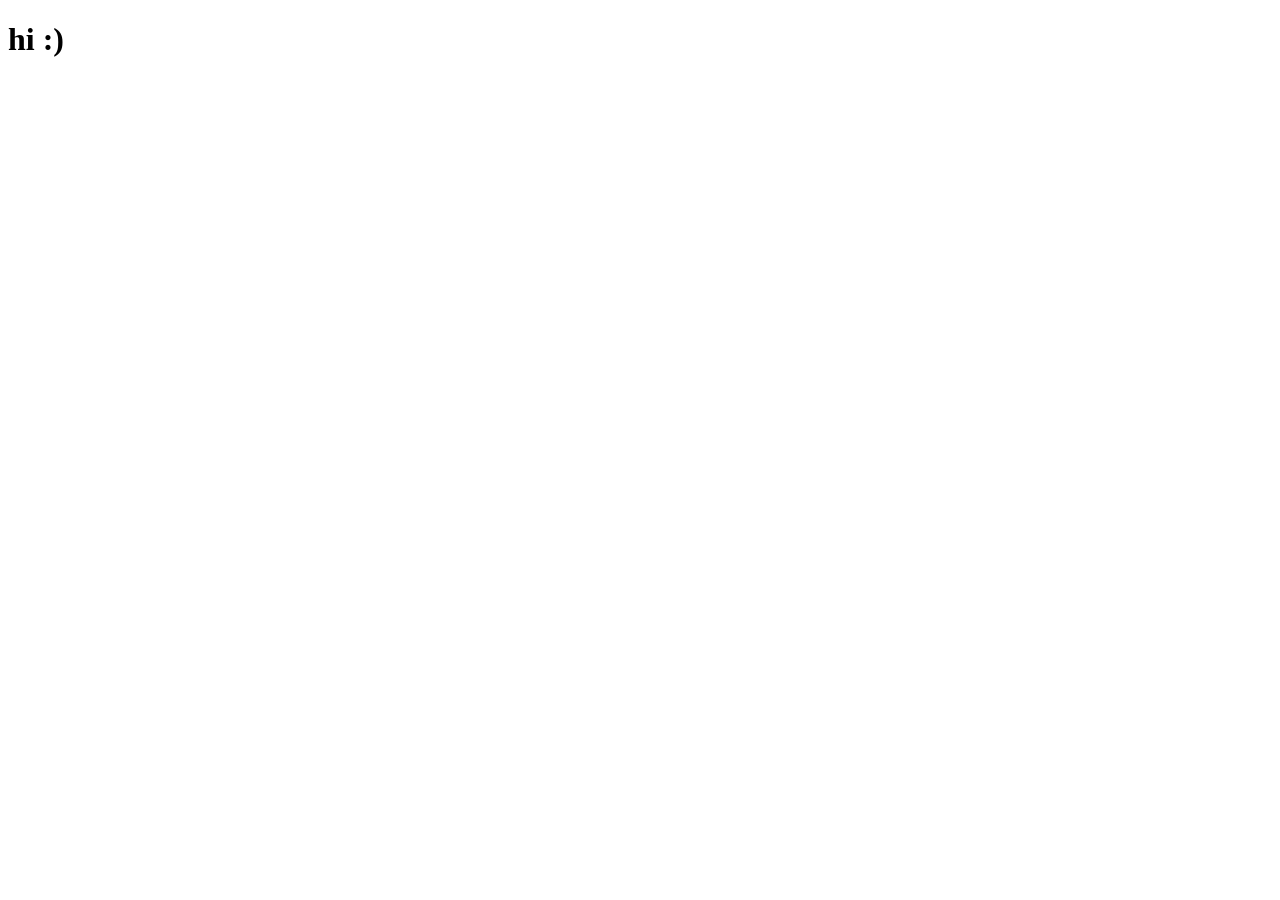
==== index.html @ 57ad2a8f "Create index.html" ====
<!DOCTYPE html>
<html lang="en">
<head>
    <meta charset="UTF-8">
    <meta name="viewport" content="width=device-width, initial-scale=1.0">
    <title>X</title>
</head>
<body>
    <h1>hi :)</h1>
</body>
</html>
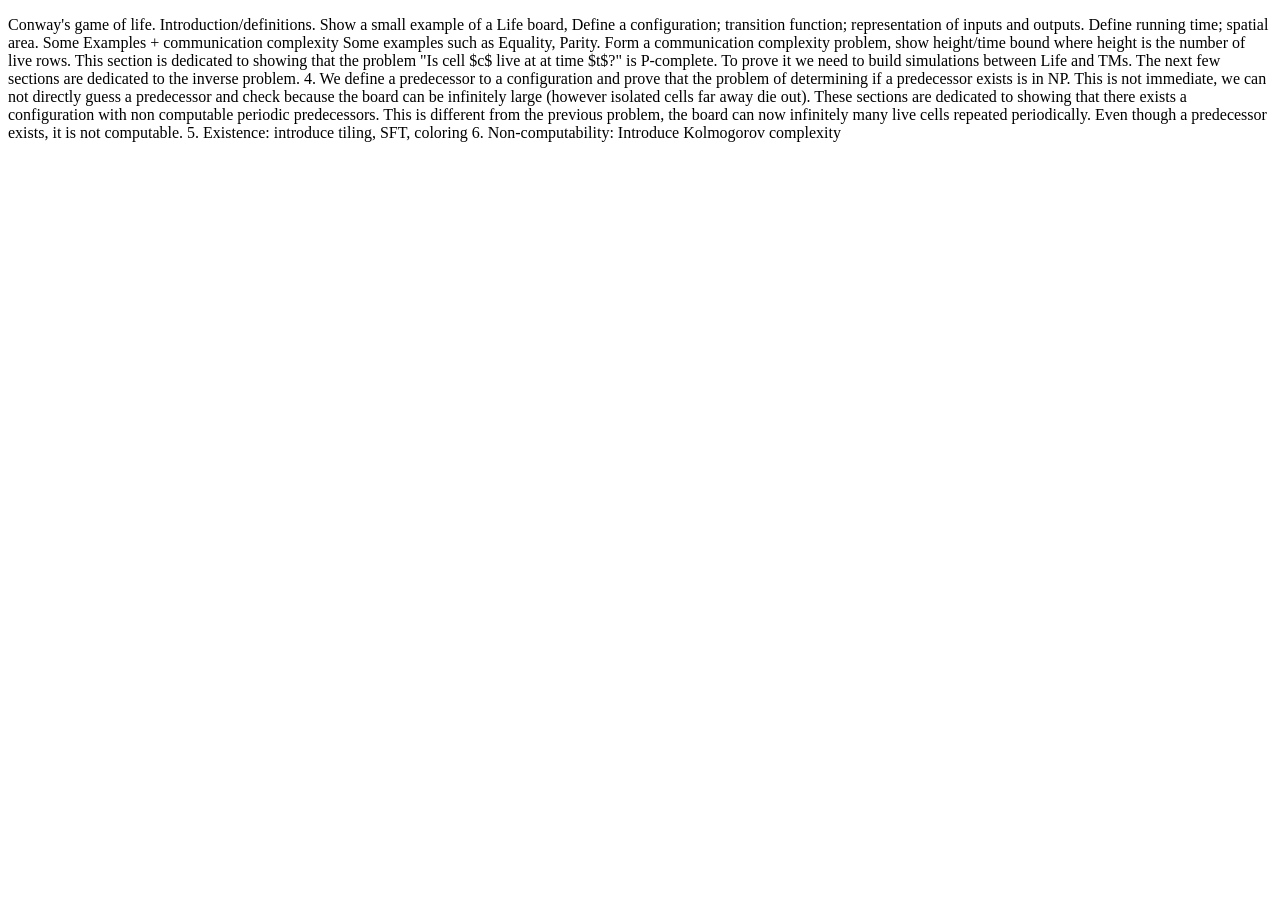
==== commit 11ad4685: "Update index.html" ====
--- a/index.html
+++ b/index.html
@@ -6,6 +6,27 @@
     <title>X</title>
 </head>
 <body>
-    <h1>hi :)</h1>
+    <p>
+Conway's game of life. 
+
+
+Introduction/definitions. 
+Show a small example of a Life board, 
+Define a configuration; transition function; representation of inputs and outputs. 
+Define running time; spatial area. 
+
+
+Some Examples + communication complexity
+Some examples such as Equality, Parity. Form a communication complexity problem, show height/time bound where height is the number of live rows. 
+
+
+This section is dedicated to showing that the problem "Is cell $c$ live at at time $t$?" is P-complete. To prove it we need to build simulations between Life and TMs. 
+
+
+The next few sections are dedicated to the inverse problem. 
+4. We define a predecessor to a configuration and prove that the problem of determining if a predecessor exists is in NP. This is not immediate, we can not directly guess a predecessor and check because the board can be infinitely large (however isolated cells far away die out).
+These sections are dedicated to showing that there exists a configuration with non computable periodic predecessors. This is different from the previous problem, the board can now infinitely many live cells repeated periodically. Even though a predecessor exists, it is not computable. 
+5. Existence: introduce tiling, SFT, coloring 
+6. Non-computability: Introduce Kolmogorov complexity</p>
 </body>
 </html>
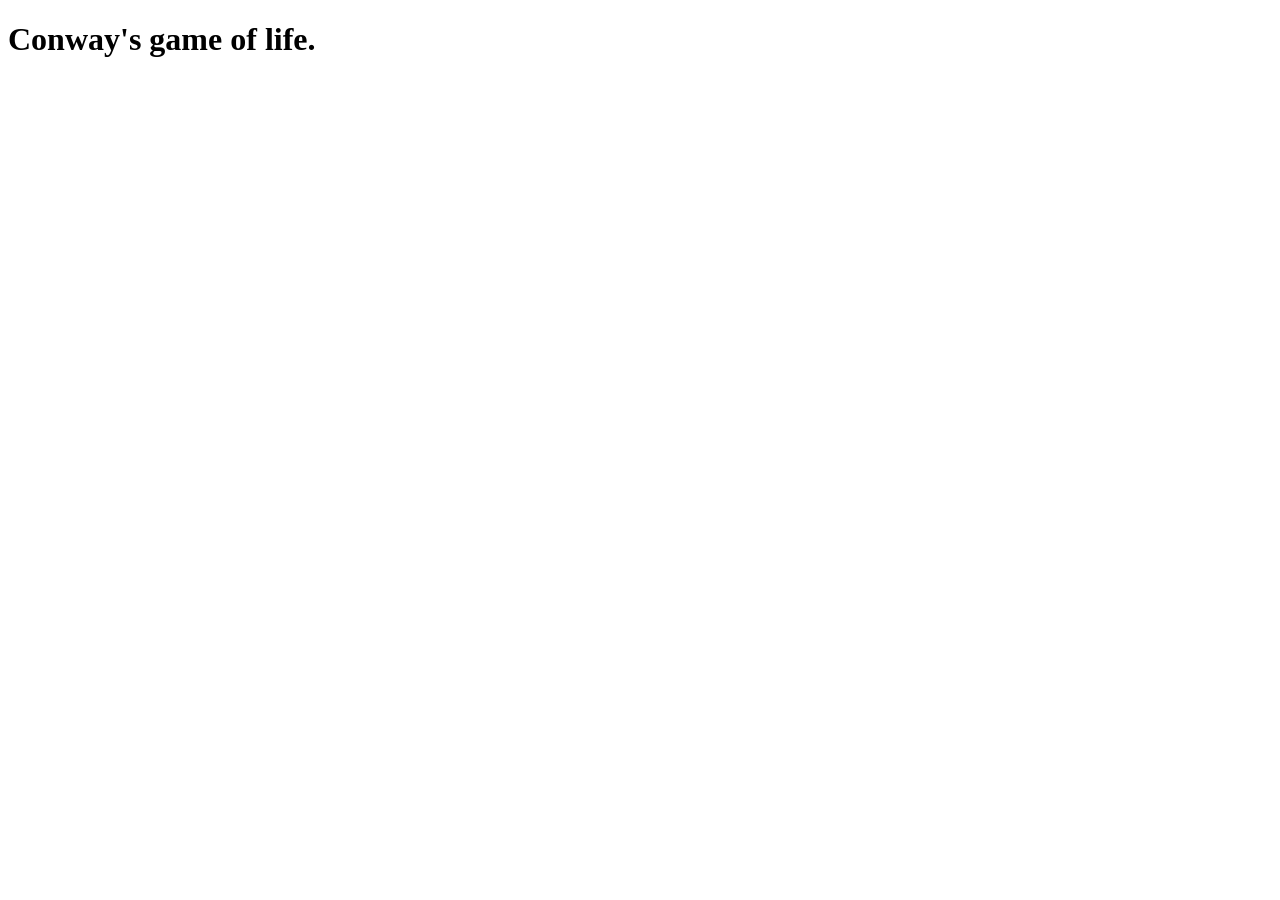
==== commit 5a3eda24: "Update index.html" ====
--- a/index.html
+++ b/index.html
@@ -6,27 +6,6 @@
     <title>X</title>
 </head>
 <body>
-    <p>
-Conway's game of life. 
-
-
-Introduction/definitions. 
-Show a small example of a Life board, 
-Define a configuration; transition function; representation of inputs and outputs. 
-Define running time; spatial area. 
-
-
-Some Examples + communication complexity
-Some examples such as Equality, Parity. Form a communication complexity problem, show height/time bound where height is the number of live rows. 
-
-
-This section is dedicated to showing that the problem "Is cell $c$ live at at time $t$?" is P-complete. To prove it we need to build simulations between Life and TMs. 
-
-
-The next few sections are dedicated to the inverse problem. 
-4. We define a predecessor to a configuration and prove that the problem of determining if a predecessor exists is in NP. This is not immediate, we can not directly guess a predecessor and check because the board can be infinitely large (however isolated cells far away die out).
-These sections are dedicated to showing that there exists a configuration with non computable periodic predecessors. This is different from the previous problem, the board can now infinitely many live cells repeated periodically. Even though a predecessor exists, it is not computable. 
-5. Existence: introduce tiling, SFT, coloring 
-6. Non-computability: Introduce Kolmogorov complexity</p>
+<h1>Conway's game of life. <h1>
 </body>
 </html>
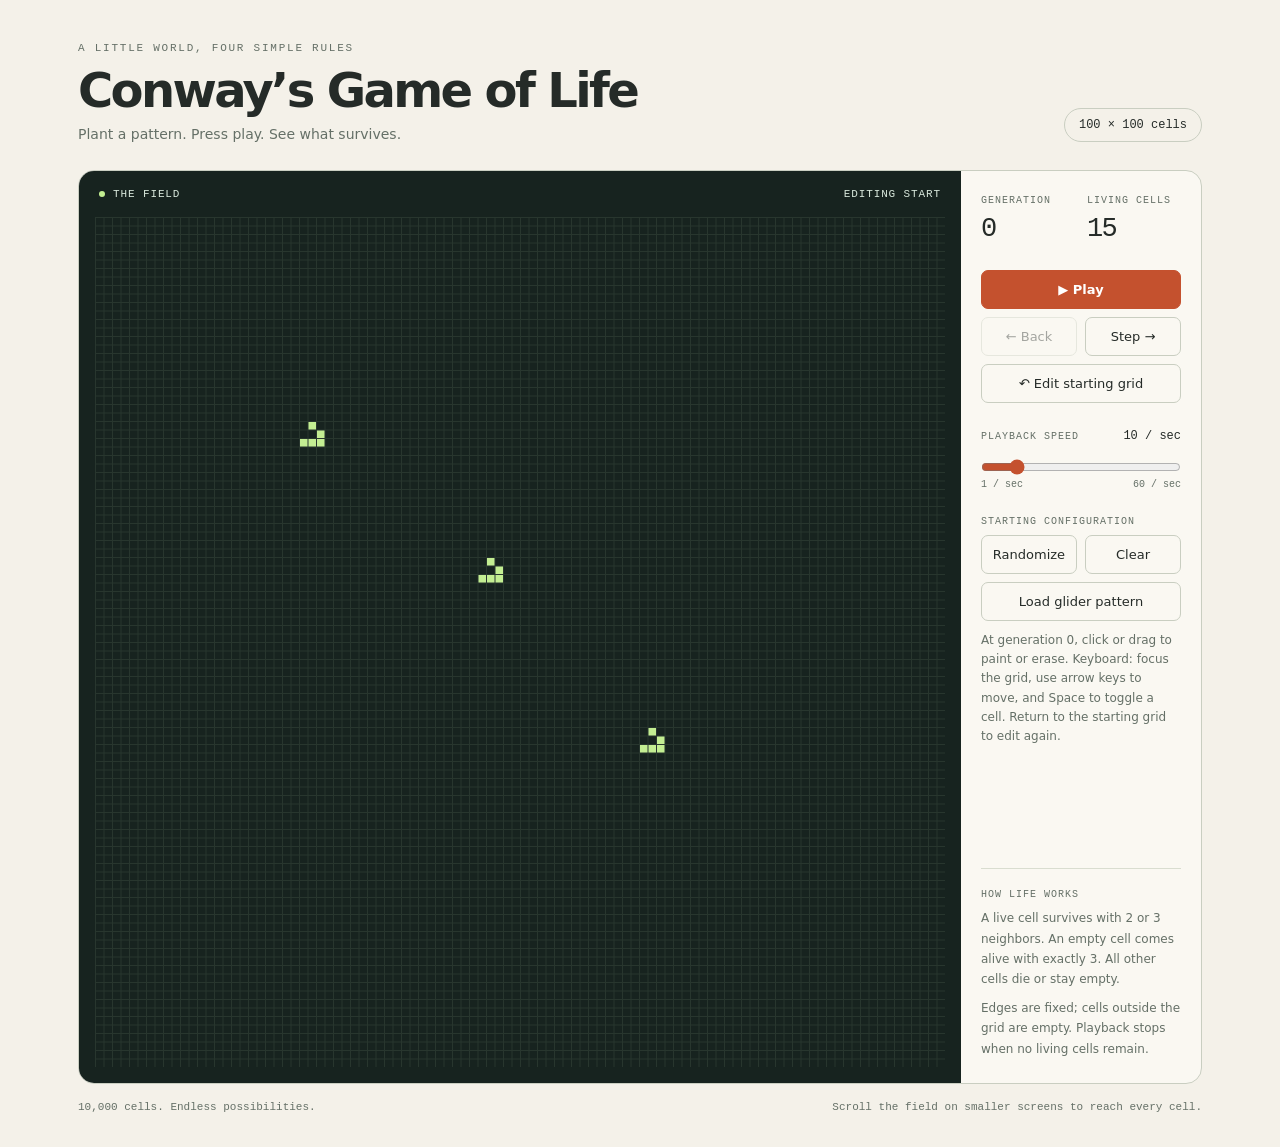
==== commit 87ca7e35: "Life simulation" ====
--- a/index.html
+++ b/index.html
@@ -1,11 +1,256 @@
 <!DOCTYPE html>
 <html lang="en">
 <head>
-    <meta charset="UTF-8">
-    <meta name="viewport" content="width=device-width, initial-scale=1.0">
-    <title>X</title>
+  <meta charset="UTF-8">
+  <meta name="viewport" content="width=device-width, initial-scale=1.0">
+  <meta name="theme-color" content="#f4f1e9">
+  <title>Conway’s Game of Life</title>
+  <style>
+    :root { color-scheme: light; font-family: system-ui, -apple-system, sans-serif; color: #252b28; background: #f4f1e9; }
+    * { box-sizing: border-box; }
+    body { margin: 0; }
+    main { max-width: 1180px; margin: auto; padding: 42px 28px 28px; }
+    header { display: flex; justify-content: space-between; align-items: end; gap: 24px; margin-bottom: 28px; }
+    .eyebrow { font: 11px ui-monospace, monospace; letter-spacing: .16em; text-transform: uppercase; color: #657067; }
+    h1 { font-size: clamp(30px, 5vw, 48px); letter-spacing: -.055em; font-weight: 600; margin: 8px 0; }
+    .intro { color: #657067; margin: 0; font-size: 14px; }
+    .badge { white-space: nowrap; border: 1px solid #c9cec1; border-radius: 30px; padding: 9px 14px; font: 12px ui-monospace, monospace; }
+    .workspace { display: grid; grid-template-columns: minmax(0, 1fr) 240px; border: 1px solid #c9cec1; border-radius: 16px; overflow: hidden; background: #faf8f2; }
+    .board-section { min-width: 0; background: #17231f; }
+    .board-heading { display: flex; justify-content: space-between; align-items: center; padding: 17px 20px; color: #d9e8dc; font: 11px ui-monospace, monospace; letter-spacing: .08em; }
+    .live-dot { display: inline-block; width: 6px; height: 6px; margin-right: 8px; border-radius: 50%; background: #c3ee92; }
+    .grid-scroll { overflow: auto; padding: 0 16px 16px; }
+    canvas { display: block; width: 100%; min-width: 600px; aspect-ratio: 1; background: #17231f; touch-action: none; cursor: crosshair; }
+    canvas:focus-visible { outline: 2px solid #f2ad75; outline-offset: 3px; }
+    aside { padding: 24px 20px; display: flex; flex-direction: column; gap: 26px; }
+    .stats { display: grid; grid-template-columns: 1fr 1fr; gap: 12px; }
+    .stat-label, .section-label { display: block; font: 10px ui-monospace, monospace; text-transform: uppercase; letter-spacing: .1em; color: #657067; }
+    .stat-value { display: block; margin-top: 8px; font: 27px ui-monospace, monospace; letter-spacing: -.06em; }
+    button { font: inherit; font-size: 13px; border: 1px solid #c9cec1; border-radius: 7px; background: transparent; color: #252b28; padding: 11px 10px; cursor: pointer; transition: background .15s; }
+    button:hover:not(:disabled) { background: #e7e9de; }
+    button:focus-visible, input:focus-visible { outline: 2px solid #ae4b2a; outline-offset: 3px; }
+    button:disabled { opacity: .4; cursor: not-allowed; }
+    .primary { width: 100%; background: #c4512e; border-color: #c4512e; color: white; font-weight: 600; }
+    .primary:hover:not(:disabled) { background: #ab4324; }
+    .pair { display: grid; grid-template-columns: 1fr 1fr; gap: 8px; margin-top: 8px; }
+    .wide { width: 100%; margin-top: 8px; }
+    .speed-label { display: flex; justify-content: space-between; align-items: center; }
+    output { font: 12px ui-monospace, monospace; }
+    input[type="range"] { width: 100%; margin: 16px 0 4px; accent-color: #c4512e; cursor: pointer; }
+    .range-ends { display: flex; justify-content: space-between; color: #657067; font: 10px ui-monospace, monospace; }
+    .hint { color: #657067; font-size: 12px; line-height: 1.6; margin: 10px 0 0; }
+    .rule { border-top: 1px solid #d9ddd0; padding-top: 20px; margin-top: auto; }
+    .rule p { font-size: 12px; line-height: 1.7; margin: 8px 0 0; color: #657067; }
+    footer { display: flex; justify-content: space-between; gap: 16px; margin-top: 15px; font: 11px ui-monospace, monospace; color: #657067; line-height: 1.6; }
+    @media (max-width: 850px) { main { padding: 24px 16px; } .workspace { grid-template-columns: 1fr; } aside { display: grid; grid-template-columns: 1fr 1fr; } .rule { margin-top: 0; } }
+    @media (max-width: 480px) { header { align-items: start; } .badge { display: none; } aside { grid-template-columns: 1fr; gap: 20px; } footer { flex-direction: column; gap: 4px; } }
+  </style>
 </head>
 <body>
-<h1>Conway's game of life. <h1>
+  <main>
+    <header>
+      <div><div class="eyebrow">A little world, four simple rules</div><h1>Conway’s Game of Life</h1><p class="intro">Plant a pattern. Press play. See what survives.</p></div>
+      <div class="badge">100 × 100 cells</div>
+    </header>
+    <div class="workspace">
+      <section class="board-section" aria-label="Simulation grid">
+        <div class="board-heading"><span><span class="live-dot"></span>THE FIELD</span><span id="status" role="status">EDITING START</span></div>
+        <div class="grid-scroll"><canvas id="grid" width="900" height="900" tabindex="0" aria-label="100 by 100 Game of Life grid" aria-describedby="grid-help">Your browser needs canvas support to display the grid.</canvas></div>
+      </section>
+      <aside aria-label="Simulation controls">
+        <div class="stats">
+          <div><span class="stat-label">Generation</span><span class="stat-value" id="generation">0</span></div>
+          <div><span class="stat-label">Living cells</span><span class="stat-value" id="population">0</span></div>
+        </div>
+        <div>
+          <button id="play" class="primary">▶ Play</button>
+          <div class="pair"><button id="back" disabled>← Back</button><button id="step">Step →</button></div>
+          <button id="reset" class="wide">↶ Edit starting grid</button>
+        </div>
+        <div>
+          <div class="speed-label"><label for="speed" class="section-label">Playback speed</label><output id="speed-value" for="speed">10 / sec</output></div>
+          <input id="speed" type="range" min="1" max="60" value="10" aria-label="Generations per second">
+          <div class="range-ends"><span>1 / sec</span><span>60 / sec</span></div>
+        </div>
+        <div>
+          <span class="section-label">Starting configuration</span>
+          <div class="pair"><button id="random">Randomize</button><button id="clear">Clear</button></div>
+          <button id="seed" class="wide">Load glider pattern</button>
+          <p class="hint" id="grid-help">At generation 0, click or drag to paint or erase. Keyboard: focus the grid, use arrow keys to move, and Space to toggle a cell. Return to the starting grid to edit again.</p>
+        </div>
+        <div class="rule"><span class="section-label">How life works</span><p>A live cell survives with 2 or 3 neighbors. An empty cell comes alive with exactly 3. All other cells die or stay empty.</p><p>Edges are fixed; cells outside the grid are empty. Playback stops when no living cells remain.</p></div>
+      </aside>
+    </div>
+    <footer><span>10,000 cells. Endless possibilities.</span><span>Scroll the field on smaller screens to reach every cell.</span></footer>
+  </main>
+  <script>
+    'use strict';
+    const SIZE = 100;
+    const CELL = 9;
+    const canvas = document.getElementById('grid');
+    const ctx = canvas.getContext('2d');
+    const ui = Object.fromEntries(['status', 'generation', 'population', 'play', 'back', 'step', 'reset', 'speed', 'speed-value', 'random', 'clear', 'seed'].map(id => [id, document.getElementById(id)]));
+    let cells = new Uint8Array(SIZE * SIZE);
+    let history = [];
+    let generation = 0;
+    let population = 0;
+    let running = false;
+    let timer = null;
+    let stroke = null;
+    let keyboardCell = { x: 50, y: 50 };
+    let showKeyboardCell = false;
+
+    // Store one bit per cell so stepping backward retains every generation compactly.
+    function pack(board) {
+      const snapshot = new Uint8Array(Math.ceil(board.length / 8));
+      for (let i = 0; i < board.length; i++) snapshot[i >> 3] |= board[i] << (i & 7);
+      return snapshot;
+    }
+    function unpack(snapshot) {
+      return Uint8Array.from({ length: SIZE * SIZE }, (_, i) => (snapshot[i >> 3] >> (i & 7)) & 1);
+    }
+    function evolve(board) {
+      const next = new Uint8Array(board.length);
+      for (let y = 0; y < SIZE; y++) {
+        for (let x = 0; x < SIZE; x++) {
+          let neighbors = 0;
+          for (let dy = -1; dy <= 1; dy++) {
+            for (let dx = -1; dx <= 1; dx++) {
+              const nx = x + dx, ny = y + dy;
+              if ((dx || dy) && nx >= 0 && nx < SIZE && ny >= 0 && ny < SIZE) neighbors += board[ny * SIZE + nx];
+            }
+          }
+          const i = y * SIZE + x;
+          next[i] = Number(neighbors === 3 || (board[i] && neighbors === 2));
+        }
+      }
+      return next;
+    }
+    function draw() {
+      ctx.fillStyle = '#17231f';
+      ctx.fillRect(0, 0, canvas.width, canvas.height);
+      ctx.strokeStyle = '#28362e';
+      ctx.lineWidth = 1;
+      ctx.beginPath();
+      for (let i = 0; i <= SIZE; i++) {
+        ctx.moveTo(i * CELL + .5, 0); ctx.lineTo(i * CELL + .5, canvas.height);
+        ctx.moveTo(0, i * CELL + .5); ctx.lineTo(canvas.width, i * CELL + .5);
+      }
+      ctx.stroke();
+      ctx.fillStyle = '#c3ee92';
+      for (let i = 0; i < cells.length; i++) if (cells[i]) ctx.fillRect((i % SIZE) * CELL + 1, Math.floor(i / SIZE) * CELL + 1, CELL - 1, CELL - 1);
+      if (showKeyboardCell && generation === 0 && !running) {
+        ctx.strokeStyle = '#ffb787'; ctx.lineWidth = 2;
+        ctx.strokeRect(keyboardCell.x * CELL + 1, keyboardCell.y * CELL + 1, CELL - 2, CELL - 2);
+      }
+    }
+    function render() {
+      population = cells.reduce((sum, cell) => sum + cell, 0);
+      ui.generation.textContent = generation.toLocaleString();
+      ui.population.textContent = population.toLocaleString();
+      ui.status.textContent = population === 0 ? (generation === 0 ? 'EMPTY · DRAW TO BEGIN' : 'ALL CELLS DIED') : running ? 'RUNNING' : generation === 0 ? 'EDITING START' : 'PAUSED';
+      ui.play.textContent = running ? 'Ⅱ Pause' : '▶ Play';
+      ui.play.disabled = population === 0;
+      ui.back.disabled = generation === 0;
+      ui.step.disabled = population === 0;
+      for (const id of ['random', 'clear', 'seed']) ui[id].disabled = generation !== 0 || running;
+      canvas.style.cursor = generation === 0 && !running ? 'crosshair' : 'default';
+      draw();
+    }
+    function pause() {
+      running = false;
+      clearTimeout(timer);
+      timer = null;
+    }
+    function forward() {
+      if (population === 0) return;
+      if (generation + 1 < history.length) cells = unpack(history[generation + 1]);
+      else { cells = evolve(cells); history.push(pack(cells)); }
+      generation++;
+      if (!cells.some(Boolean)) pause();
+      render();
+    }
+    function schedule() {
+      clearTimeout(timer);
+      if (running) timer = setTimeout(() => { forward(); schedule(); }, 1000 / Number(ui.speed.value));
+    }
+    function saveStart() {
+      history = [pack(cells)];
+      render();
+    }
+    function loadSeed() {
+      cells.fill(0);
+      const glider = [[1, 0], [2, 1], [0, 2], [1, 2], [2, 2]];
+      for (const [ox, oy] of [[24, 24], [45, 40], [64, 60]]) {
+        for (const [x, y] of glider) cells[(oy + y) * SIZE + ox + x] = 1;
+      }
+      saveStart();
+    }
+    ui.play.addEventListener('click', () => {
+      stroke = null;
+      if (running) pause();
+      else if (population > 0) { running = true; schedule(); }
+      render();
+    });
+    ui.step.addEventListener('click', () => { stroke = null; pause(); forward(); });
+    ui.back.addEventListener('click', () => {
+      stroke = null; pause();
+      if (generation > 0) cells = unpack(history[--generation]);
+      render();
+    });
+    ui.reset.addEventListener('click', () => {
+      stroke = null; pause(); generation = 0; cells = unpack(history[0]); saveStart();
+    });
+    ui.speed.addEventListener('input', () => {
+      ui['speed-value'].textContent = `${ui.speed.value} / sec`;
+      schedule();
+    });
+    ui.clear.addEventListener('click', () => { cells.fill(0); saveStart(); });
+    ui.random.addEventListener('click', () => { cells = Uint8Array.from(cells, () => Number(Math.random() < .2)); saveStart(); });
+    ui.seed.addEventListener('click', loadSeed);
+
+    function position(event) {
+      const rect = canvas.getBoundingClientRect();
+      return { x: Math.max(0, Math.min(SIZE - 1, Math.floor((event.clientX - rect.left) / rect.width * SIZE))), y: Math.max(0, Math.min(SIZE - 1, Math.floor((event.clientY - rect.top) / rect.height * SIZE))) };
+    }
+    function paintTo(point) {
+      // Interpolate fast pointer movements so strokes have no gaps.
+      const dx = point.x - stroke.x, dy = point.y - stroke.y;
+      const steps = Math.max(Math.abs(dx), Math.abs(dy), 1);
+      for (let i = 0; i <= steps; i++) {
+        const x = Math.round(stroke.x + dx * i / steps), y = Math.round(stroke.y + dy * i / steps);
+        cells[y * SIZE + x] = stroke.value;
+      }
+      stroke.x = point.x; stroke.y = point.y;
+      saveStart();
+    }
+    canvas.addEventListener('pointerdown', event => {
+      if (generation !== 0 || running || event.button !== 0 || stroke) return;
+      event.preventDefault(); canvas.focus({ preventScroll: true }); showKeyboardCell = false;
+      const point = position(event);
+      stroke = { ...point, value: 1 - cells[point.y * SIZE + point.x], pointerId: event.pointerId };
+      canvas.setPointerCapture(event.pointerId);
+      paintTo(point);
+    });
+    canvas.addEventListener('pointermove', event => {
+      if (stroke && stroke.pointerId === event.pointerId && generation === 0 && !running) paintTo(position(event));
+    });
+    for (const type of ['pointerup', 'pointercancel', 'lostpointercapture']) canvas.addEventListener(type, event => {
+      if (stroke?.pointerId === event.pointerId) stroke = null;
+    });
+    canvas.addEventListener('keydown', event => {
+      if (generation !== 0 || running || !['ArrowLeft', 'ArrowRight', 'ArrowUp', 'ArrowDown', ' '].includes(event.key)) return;
+      event.preventDefault(); showKeyboardCell = true;
+      if (event.key === 'ArrowLeft') keyboardCell.x = Math.max(0, keyboardCell.x - 1);
+      if (event.key === 'ArrowRight') keyboardCell.x = Math.min(SIZE - 1, keyboardCell.x + 1);
+      if (event.key === 'ArrowUp') keyboardCell.y = Math.max(0, keyboardCell.y - 1);
+      if (event.key === 'ArrowDown') keyboardCell.y = Math.min(SIZE - 1, keyboardCell.y + 1);
+      if (event.key === ' ') { const i = keyboardCell.y * SIZE + keyboardCell.x; cells[i] = 1 - cells[i]; saveStart(); }
+      canvas.setAttribute('aria-label', `100 by 100 Game of Life grid. Row ${keyboardCell.y + 1}, column ${keyboardCell.x + 1}, ${cells[keyboardCell.y * SIZE + keyboardCell.x] ? 'alive' : 'empty'}`);
+      draw();
+    });
+    canvas.addEventListener('blur', () => { showKeyboardCell = false; draw(); });
+    loadSeed();
+  </script>
 </body>
 </html>
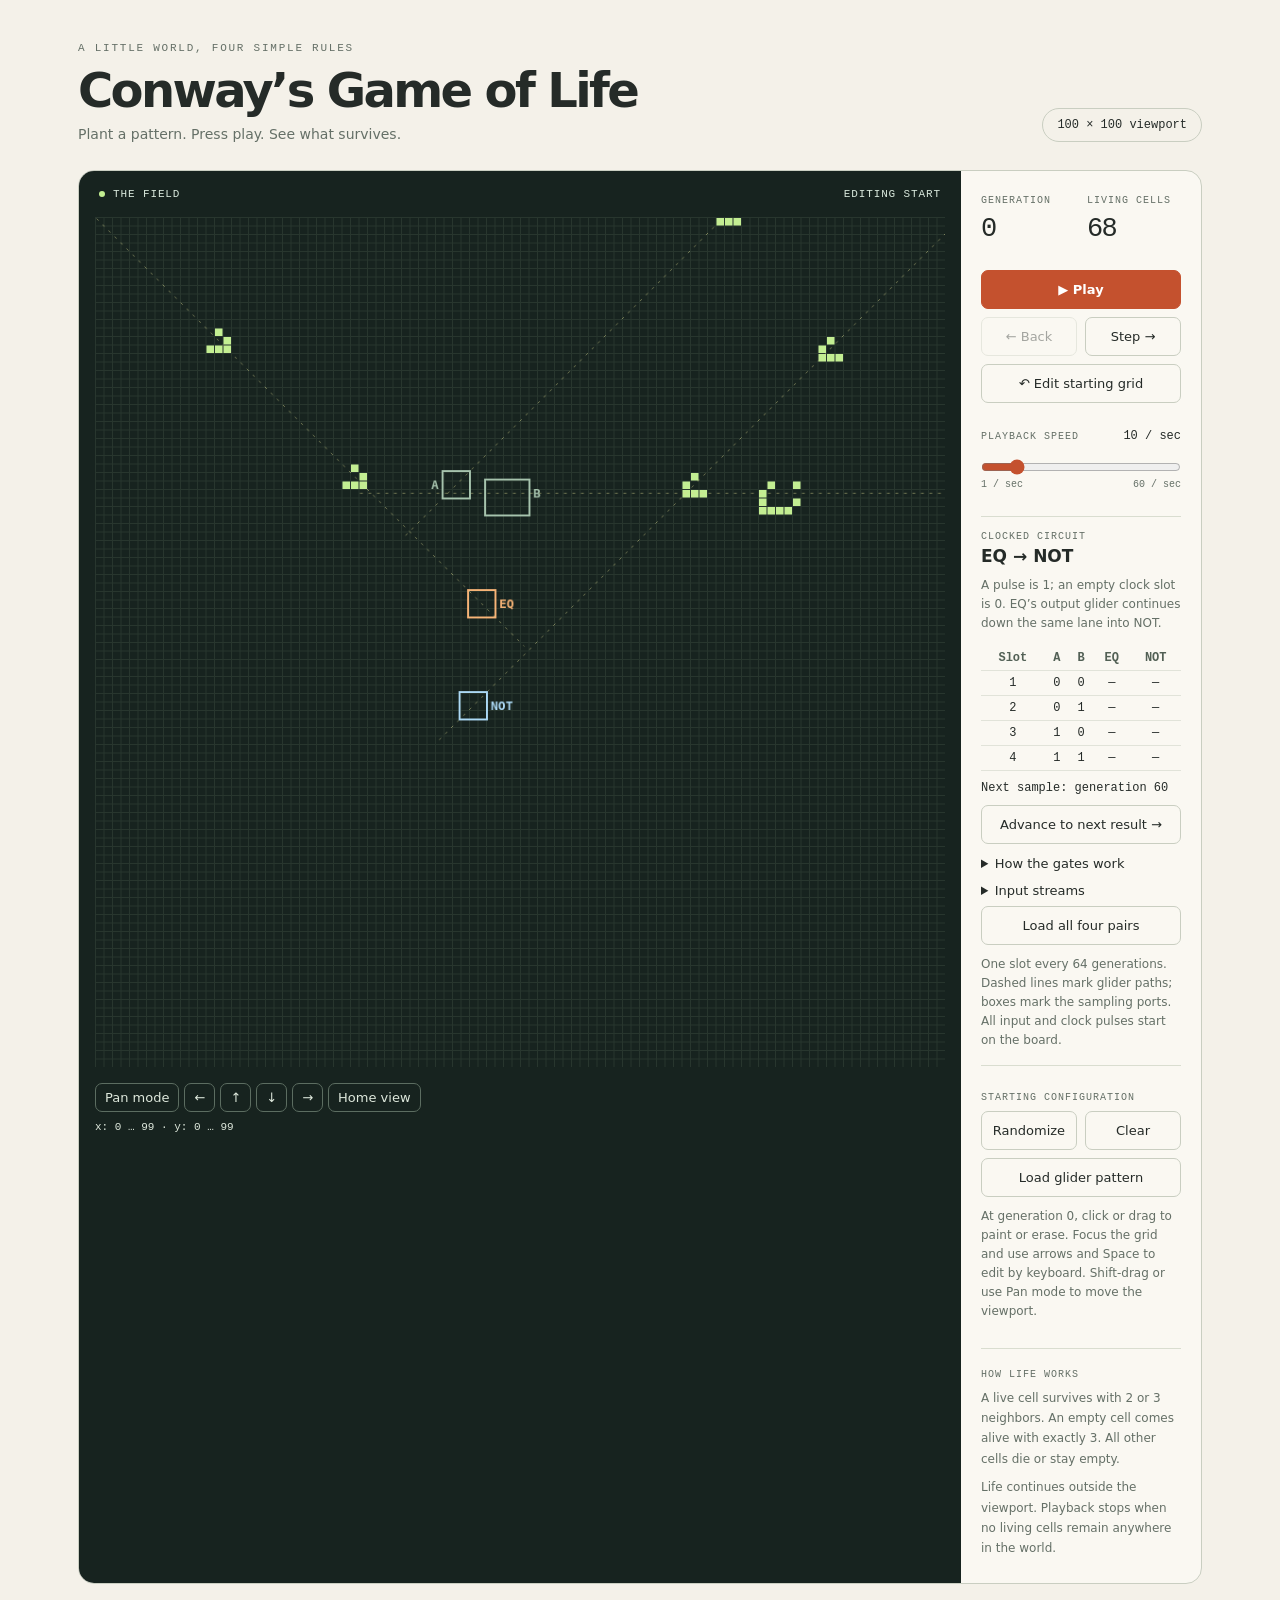
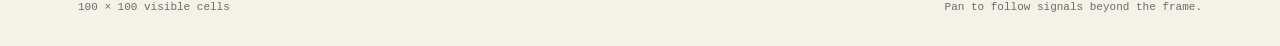
==== commit 45478c22: "." ====
--- a/index.html
+++ b/index.html
@@ -19,8 +19,12 @@
     .board-section { min-width: 0; background: #17231f; }
     .board-heading { display: flex; justify-content: space-between; align-items: center; padding: 17px 20px; color: #d9e8dc; font: 11px ui-monospace, monospace; letter-spacing: .08em; }
     .live-dot { display: inline-block; width: 6px; height: 6px; margin-right: 8px; border-radius: 50%; background: #c3ee92; }
-    .grid-scroll { overflow: auto; padding: 0 16px 16px; }
-    canvas { display: block; width: 100%; min-width: 600px; aspect-ratio: 1; background: #17231f; touch-action: none; cursor: crosshair; }
+    .grid-scroll { padding: 0 16px 16px; }
+    canvas { display: block; width: 100%; aspect-ratio: 1; background: #17231f; touch-action: none; cursor: crosshair; }
+    .view-tools { display: flex; flex-wrap: wrap; align-items: center; gap: 5px; padding: 0 16px 16px; color: #dee8dc; }
+    .view-tools button { border-color: #5c6d61; color: inherit; padding: 6px 9px; }
+    .view-tools button:hover:not(:disabled), .view-tools button[aria-pressed="true"] { background: #35493b; }
+    #view-coords { flex-basis: 100%; margin-top: 4px; font: 11px ui-monospace, monospace; }
     canvas:focus-visible { outline: 2px solid #f2ad75; outline-offset: 3px; }
     aside { padding: 24px 20px; display: flex; flex-direction: column; gap: 26px; }
     .stats { display: grid; grid-template-columns: 1fr 1fr; gap: 12px; }
@@ -36,6 +40,17 @@
     .wide { width: 100%; margin-top: 8px; }
     .speed-label { display: flex; justify-content: space-between; align-items: center; }
     output { font: 12px ui-monospace, monospace; }
+    .trace { border-block: 1px solid #d9ddd0; padding-block: 14px; }
+    .trace h2 { font-size: 17px; margin: 4px 0; }
+    .trace table { width: 100%; border-collapse: collapse; font: 12px ui-monospace, monospace; font-variant-numeric: tabular-nums; margin-top: 12px; text-align: center; }
+    .trace td, .trace th { padding: 5px 3px; border-bottom: 1px solid #e1e3d9; }
+    .trace th { color: #526055; }
+    .trace td[data-bit="1"] { background: #dcebc9; color: #244725; font-weight: bold; }
+    .trace td[data-bit="0"] { color: #455341; background: #eeeee7; }
+    .trace summary { cursor: pointer; margin-top: 12px; font-size: 13px; }
+    .trace input { font: 13px ui-monospace, monospace; width: 100%; border: 1px solid #c9cec1; border-radius: 4px; padding: 6px; }
+    .trace label { font-size: 12px; }
+    #circuit-status { display: block; line-height: 1.5; margin-top: 8px; }
     input[type="range"] { width: 100%; margin: 16px 0 4px; accent-color: #c4512e; cursor: pointer; }
     .range-ends { display: flex; justify-content: space-between; color: #657067; font: 10px ui-monospace, monospace; }
     .hint { color: #657067; font-size: 12px; line-height: 1.6; margin: 10px 0 0; }
@@ -50,12 +65,18 @@
   <main>
     <header>
       <div><div class="eyebrow">A little world, four simple rules</div><h1>Conway’s Game of Life</h1><p class="intro">Plant a pattern. Press play. See what survives.</p></div>
-      <div class="badge">100 × 100 cells</div>
+      <div class="badge">100 × 100 viewport</div>
     </header>
     <div class="workspace">
       <section class="board-section" aria-label="Simulation grid">
         <div class="board-heading"><span><span class="live-dot"></span>THE FIELD</span><span id="status" role="status">EDITING START</span></div>
         <div class="grid-scroll"><canvas id="grid" width="900" height="900" tabindex="0" aria-label="100 by 100 Game of Life grid" aria-describedby="grid-help">Your browser needs canvas support to display the grid.</canvas></div>
+        <div class="view-tools" role="group" aria-label="Viewport navigation">
+          <button id="pan-mode" aria-pressed="false">Pan mode</button>
+          <button id="view-left" aria-label="Pan left">←</button><button id="view-up" aria-label="Pan up">↑</button>
+          <button id="view-down" aria-label="Pan down">↓</button><button id="view-right" aria-label="Pan right">→</button>
+          <button id="view-home">Home view</button><span id="view-coords"></span>
+        </div>
       </section>
       <aside aria-label="Simulation controls">
         <div class="stats">
@@ -73,58 +94,146 @@
           <div class="range-ends"><span>1 / sec</span><span>60 / sec</span></div>
         </div>
         <div>
+          <div class="trace">
+            <span class="section-label">Clocked circuit</span>
+            <h2>EQ → NOT</h2>
+            <p class="hint">A pulse is 1; an empty clock slot is 0. EQ’s output glider continues down the same lane into NOT.</p>
+            <table aria-label="Four clock slots: input bits and observed output bits">
+              <thead><tr><th>Slot</th><th>A</th><th>B</th><th>EQ</th><th>NOT</th></tr></thead>
+              <tbody id="trace-rows"></tbody>
+            </table>
+            <output id="circuit-status" aria-live="polite"></output>
+            <button id="next-slot" class="wide">Advance to next result →</button>
+            <details><summary>How the gates work</summary>
+              <p class="hint">A = 1 sends a glider; B = 1 sends a lightweight spaceship. Either alone knocks out an EQ clock pulse. With both present, the inputs collide with each other and the pulse gets through. With neither present, it passes freely.</p>
+              <p class="hint">At NOT, any surviving EQ pulse collides with a second clock pulse. If EQ was empty, that clock pulse continues to the blue NOT port.</p>
+            </details>
+            <details><summary>Input streams</summary>
+              <form id="circuit-form">
+                <div class="pair">
+                  <label>A <input id="stream-a" value="0011" required pattern="[01]{4}" maxlength="4" title="Four bits, each 0 or 1" spellcheck="false"></label>
+                  <label>B <input id="stream-b" value="0101" required pattern="[01]{4}" maxlength="4" title="Four bits, each 0 or 1" spellcheck="false"></label>
+                </div>
+                <button type="submit" class="wide">Load pulse trains</button>
+              </form>
+            </details>
+            <button id="load-circuit" class="wide">Load all four pairs</button>
+            <p class="hint" id="circuit-timing"></p>
+          </div>
+        </div>
+        <div>
           <span class="section-label">Starting configuration</span>
           <div class="pair"><button id="random">Randomize</button><button id="clear">Clear</button></div>
           <button id="seed" class="wide">Load glider pattern</button>
-          <p class="hint" id="grid-help">At generation 0, click or drag to paint or erase. Keyboard: focus the grid, use arrow keys to move, and Space to toggle a cell. Return to the starting grid to edit again.</p>
+          <p class="hint" id="grid-help">At generation 0, click or drag to paint or erase. Focus the grid and use arrows and Space to edit by keyboard. Shift-drag or use Pan mode to move the viewport.</p>
         </div>
-        <div class="rule"><span class="section-label">How life works</span><p>A live cell survives with 2 or 3 neighbors. An empty cell comes alive with exactly 3. All other cells die or stay empty.</p><p>Edges are fixed; cells outside the grid are empty. Playback stops when no living cells remain.</p></div>
+        <div class="rule"><span class="section-label">How life works</span><p>A live cell survives with 2 or 3 neighbors. An empty cell comes alive with exactly 3. All other cells die or stay empty.</p><p>Life continues outside the viewport. Playback stops when no living cells remain anywhere in the world.</p></div>
       </aside>
     </div>
-    <footer><span>10,000 cells. Endless possibilities.</span><span>Scroll the field on smaller screens to reach every cell.</span></footer>
+    <footer><span>100 × 100 visible cells</span><span>Pan to follow signals beyond the frame.</span></footer>
   </main>
+  <script id="life-core">
+    'use strict';
+    const cellKey = (x, y) => x + ',' + y;
+    function evolve(board) {
+      const counts = new Map();
+      for (const key of board) {
+        const [x, y] = key.split(',').map(Number);
+        for (let dy = -1; dy <= 1; dy++) for (let dx = -1; dx <= 1; dx++) {
+          if (dx || dy) {
+            const neighbor = cellKey(x + dx, y + dy);
+            counts.set(neighbor, (counts.get(neighbor) || 0) + 1);
+          }
+        }
+      }
+      const next = new Set();
+      for (const [key, n] of counts) if (n === 3 || (n === 2 && board.has(key))) next.add(key);
+      return next;
+    }
+  </script>
+  <script id="clocked-eq">
+    // A lane specifies the carrier at slot 0 and its displacement per four Life
+    // generations. Later slots start farther upstream, all at generation zero.
+    const eqCircuit = (() => {
+      const period = 64;
+      const glider = [[0, -1], [1, 0], [-1, 1], [0, 1], [1, 1]];
+      const lwss = [[-1, -1], [2, -1], [-2, 0], [-2, 1], [2, 1],
+                    [-2, 2], [-1, 2], [0, 2], [1, 2]];
+      const shift = 30;
+      function lane(x, y, vx, vy, shape) {
+        return { x: x + shift, y: y + shift, vx, vy, shape };
+      }
+      const sw = glider.map(([x, y]) => [-x, y]);
+      const a = lane(12, 1, -1, 1, sw);
+      const b = lane(18, 2, -2, 0, lwss);
+      const eqClock = lane(0, 0, 1, 1, glider);
+      const notClock = lane(40, 1, -1, 1, sw);
+      function pose(lane, t) {
+        return lane.shape.map(([x, y]) =>
+          [lane.x + x + lane.vx * t / 4, lane.y + y + lane.vy * t / 4]);
+      }
+      function port(lane, tick) {
+        const cells = pose(lane, tick);
+        const xs = cells.map(p => p[0]), ys = cells.map(p => p[1]);
+        const x = Math.min(...xs), y = Math.min(...ys);
+        return { tick, cells, x, y, width: Math.max(...xs) - x + 1, height: Math.max(...ys) - y + 1 };
+      }
+      const ports = { a: port(a, 0), b: port(b, 0),
+                      eq: port(eqClock, 60), not: port(notClock, 104) };
+      function seed(aBits, bBits, put) {
+        for (let i = 0; i < aBits.length; i++) {
+          for (const [lane, present] of [[a, aBits[i] === '1'], [b, bBits[i] === '1'],
+                                         [eqClock, true], [notClock, true]]) {
+            if (present) for (const [x, y] of pose(lane, -i * period)) put(x, y);
+          }
+        }
+      }
+      // A malformed pulse is neither 0 nor 1. Sample its entire footprint so
+      // debris cannot accidentally count as a valid glider or spaceship.
+      function read(name, board) {
+        const p = ports[name];
+        let count = 0;
+        for (let y = p.y; y < p.y + p.height; y++)
+          for (let x = p.x; x < p.x + p.width; x++)
+            if (board.has(cellKey(x, y))) count++;
+        if (!count) return 0;
+        return count === p.cells.length && p.cells.every(([x, y]) => board.has(cellKey(x, y))) ? 1 : '?';
+      }
+      function guide(lane, to) {
+        const center = t => [lane.x + lane.vx * t / 4, lane.y + lane.vy * t / 4];
+        return [...center(-3 * period), ...center(to)];
+      }
+      const guides = [guide(a, 24), guide(b, 36), guide(eqClock, 80), guide(notClock, 120)];
+      return { period, ports, seed, read, guides, view: { x: 0, y: 0 } };
+    })();
+  </script>
   <script>
     'use strict';
-    const SIZE = 100;
-    const CELL = 9;
+    const SIZE = 100, CELL = 9; // Viewport dimensions; never simulation boundaries.
     const canvas = document.getElementById('grid');
     const ctx = canvas.getContext('2d');
-    const ui = Object.fromEntries(['status', 'generation', 'population', 'play', 'back', 'step', 'reset', 'speed', 'speed-value', 'random', 'clear', 'seed'].map(id => [id, document.getElementById(id)]));
-    let cells = new Uint8Array(SIZE * SIZE);
-    let history = [];
-    let generation = 0;
-    let population = 0;
-    let running = false;
-    let timer = null;
-    let stroke = null;
-    let keyboardCell = { x: 50, y: 50 };
-    let showKeyboardCell = false;
+    const ui = Object.fromEntries(['status', 'generation', 'population', 'play', 'back', 'step', 'reset', 'speed', 'speed-value', 'random', 'clear', 'seed', 'pan-mode', 'view-coords'].map(id => [id, document.getElementById(id)]));
+    let cells = new Set(), generation = 0, running = false, timer = null;
+    let cameraX = 0, cameraY = 0, homeX = 0, homeY = 0;
+    let panMode = false, stroke = null, keyboardCell = { x: 50, y: 50 }, showKeyboardCell = false;
 
-    // Store one bit per cell so stepping backward retains every generation compactly.
-    function pack(board) {
-      const snapshot = new Uint8Array(Math.ceil(board.length / 8));
-      for (let i = 0; i < board.length; i++) snapshot[i >> 3] |= board[i] << (i & 7);
-      return snapshot;
-    }
-    function unpack(snapshot) {
-      return Uint8Array.from({ length: SIZE * SIZE }, (_, i) => (snapshot[i >> 3] >> (i & 7)) & 1);
-    }
-    function evolve(board) {
-      const next = new Uint8Array(board.length);
-      for (let y = 0; y < SIZE; y++) {
-        for (let x = 0; x < SIZE; x++) {
-          let neighbors = 0;
-          for (let dy = -1; dy <= 1; dy++) {
-            for (let dx = -1; dx <= 1; dx++) {
-              const nx = x + dx, ny = y + dy;
-              if ((dx || dy) && nx >= 0 && nx < SIZE && ny >= 0 && ny < SIZE) neighbors += board[ny * SIZE + nx];
-            }
-          }
-          const i = y * SIZE + x;
-          next[i] = Number(neighbors === 3 || (board[i] && neighbors === 2));
-        }
-      }
-      return next;
+    // Boards are immutable between generations. Keep periodic checkpoints plus a
+    // short cache: Back can always replay from a checkpoint without retaining every frame.
+    const PERIOD = 32, checkpoints = new Map(), recent = new Map();
+    function remember(t, board) {
+      if (t % PERIOD === 0) checkpoints.set(t, board);
+      recent.set(t, board);
+      if (recent.size > PERIOD + 1) recent.delete(recent.keys().next().value);
+    }
+    function boardAt(t) {
+      if (recent.has(t)) return recent.get(t);
+      const base = t - t % PERIOD;
+      let board = checkpoints.get(base);
+      for (let i = base + 1; i <= t; i++) {
+        board = evolve(board);
+        remember(i, board);
+      }
+      return board;
     }
     function draw() {
       ctx.fillStyle = '#17231f';
@@ -133,28 +242,39 @@
       ctx.lineWidth = 1;
       ctx.beginPath();
       for (let i = 0; i <= SIZE; i++) {
-        ctx.moveTo(i * CELL + .5, 0); ctx.lineTo(i * CELL + .5, canvas.height);
-        ctx.moveTo(0, i * CELL + .5); ctx.lineTo(canvas.width, i * CELL + .5);
+        const pos = i * CELL + .5;
+        ctx.moveTo(pos, 0); ctx.lineTo(pos, canvas.height);
+        ctx.moveTo(0, pos); ctx.lineTo(canvas.width, pos);
       }
       ctx.stroke();
       ctx.fillStyle = '#c3ee92';
-      for (let i = 0; i < cells.length; i++) if (cells[i]) ctx.fillRect((i % SIZE) * CELL + 1, Math.floor(i / SIZE) * CELL + 1, CELL - 1, CELL - 1);
-      if (showKeyboardCell && generation === 0 && !running) {
+      for (const key of cells) {
+        const [x, y] = key.split(',').map(Number);
+        const vx = x - cameraX, vy = y - cameraY;
+        if (vx >= 0 && vx < SIZE && vy >= 0 && vy < SIZE) {
+          ctx.fillRect(vx * CELL + 1, vy * CELL + 1, CELL - 1, CELL - 1);
+        }
+      }
+      ctx.save();
+      drawCircuitOverlay(ctx, cameraX, cameraY, CELL);
+      ctx.restore();
+      if (showKeyboardCell && generation === 0 && !running && !panMode) {
         ctx.strokeStyle = '#ffb787'; ctx.lineWidth = 2;
-        ctx.strokeRect(keyboardCell.x * CELL + 1, keyboardCell.y * CELL + 1, CELL - 2, CELL - 2);
-      }
+        ctx.strokeRect((keyboardCell.x - cameraX) * CELL + 1, (keyboardCell.y - cameraY) * CELL + 1, CELL - 2, CELL - 2);
+      }
+      ui['view-coords'].textContent = 'x: ' + cameraX + ' … ' + (cameraX + SIZE - 1) + '   ·   y: ' + cameraY + ' … ' + (cameraY + SIZE - 1);
     }
     function render() {
-      population = cells.reduce((sum, cell) => sum + cell, 0);
       ui.generation.textContent = generation.toLocaleString();
-      ui.population.textContent = population.toLocaleString();
-      ui.status.textContent = population === 0 ? (generation === 0 ? 'EMPTY · DRAW TO BEGIN' : 'ALL CELLS DIED') : running ? 'RUNNING' : generation === 0 ? 'EDITING START' : 'PAUSED';
+      ui.population.textContent = cells.size.toLocaleString();
+      ui.status.textContent = !cells.size ? (generation === 0 ? 'EMPTY · DRAW TO BEGIN' : 'ALL CELLS DIED') : running ? 'RUNNING' : generation === 0 ? 'EDITING START' : 'PAUSED';
       ui.play.textContent = running ? 'Ⅱ Pause' : '▶ Play';
-      ui.play.disabled = population === 0;
+      ui.play.disabled = !cells.size;
       ui.back.disabled = generation === 0;
-      ui.step.disabled = population === 0;
+      ui.step.disabled = !cells.size;
       for (const id of ['random', 'clear', 'seed']) ui[id].disabled = generation !== 0 || running;
-      canvas.style.cursor = generation === 0 && !running ? 'crosshair' : 'default';
+      canvas.style.cursor = generation === 0 && !running && !panMode ? 'crosshair' : 'grab';
+      updateCircuitUI();
       draw();
     }
     function pause() {
@@ -162,95 +282,249 @@
       clearTimeout(timer);
       timer = null;
     }
-    function forward() {
-      if (population === 0) return;
-      if (generation + 1 < history.length) cells = unpack(history[generation + 1]);
-      else { cells = evolve(cells); history.push(pack(cells)); }
-      generation++;
-      if (!cells.some(Boolean)) pause();
-      render();
+    function forward(redraw = true) {
+      if (!cells.size) return;
+      const next = generation + 1;
+      cells = recent.get(next) || checkpoints.get(next) || evolve(cells);
+      generation = next;
+      remember(next, cells);
+      recordCircuitTick();
+      if (!cells.size) pause();
+      if (redraw) render();
     }
     function schedule() {
       clearTimeout(timer);
       if (running) timer = setTimeout(() => { forward(); schedule(); }, 1000 / Number(ui.speed.value));
     }
-    function saveStart() {
-      history = [pack(cells)];
+    function saveStart(keepCircuit = false) {
+      pause();
+      generation = 0;
+      if (!keepCircuit) onCustomStart();
+      checkpoints.clear(); recent.clear();
+      remember(0, new Set(cells));
+      homeX = cameraX; homeY = cameraY;
       render();
     }
     function loadSeed() {
-      cells.fill(0);
-      const glider = [[1, 0], [2, 1], [0, 2], [1, 2], [2, 2]];
+      cells = new Set();
       for (const [ox, oy] of [[24, 24], [45, 40], [64, 60]]) {
-        for (const [x, y] of glider) cells[(oy + y) * SIZE + ox + x] = 1;
+        for (const [x, y] of [[1, 0], [2, 1], [0, 2], [1, 2], [2, 2]]) cells.add(cellKey(cameraX + ox + x, cameraY + oy + y));
       }
       saveStart();
     }
     ui.play.addEventListener('click', () => {
       stroke = null;
       if (running) pause();
-      else if (population > 0) { running = true; schedule(); }
+      else if (cells.size) { running = true; schedule(); }
       render();
     });
     ui.step.addEventListener('click', () => { stroke = null; pause(); forward(); });
     ui.back.addEventListener('click', () => {
       stroke = null; pause();
-      if (generation > 0) cells = unpack(history[--generation]);
+      if (generation > 0) { generation--; cells = boardAt(generation); }
       render();
     });
     ui.reset.addEventListener('click', () => {
-      stroke = null; pause(); generation = 0; cells = unpack(history[0]); saveStart();
+      stroke = null;
+      cells = new Set(checkpoints.get(0));
+      cameraX = homeX; cameraY = homeY;
+      saveStart(true);
     });
     ui.speed.addEventListener('input', () => {
-      ui['speed-value'].textContent = `${ui.speed.value} / sec`;
+      ui['speed-value'].textContent = ui.speed.value + ' / sec';
       schedule();
     });
-    ui.clear.addEventListener('click', () => { cells.fill(0); saveStart(); });
-    ui.random.addEventListener('click', () => { cells = Uint8Array.from(cells, () => Number(Math.random() < .2)); saveStart(); });
+    ui.clear.addEventListener('click', () => { cells = new Set(); saveStart(); });
+    ui.random.addEventListener('click', () => {
+      cells = new Set();
+      for (let y = 0; y < SIZE; y++) for (let x = 0; x < SIZE; x++) {
+        if (Math.random() < .2) cells.add(cellKey(cameraX + x, cameraY + y));
+      }
+      saveStart();
+    });
     ui.seed.addEventListener('click', loadSeed);
+    ui['pan-mode'].addEventListener('click', () => {
+      panMode = !panMode;
+      ui['pan-mode'].setAttribute('aria-pressed', String(panMode));
+      render();
+    });
+    function moveView(x, y) { cameraX = x; cameraY = y; draw(); }
+    for (const [dir, dx, dy] of [['left', -25, 0], ['right', 25, 0], ['up', 0, -25], ['down', 0, 25]]) {
+      document.getElementById('view-' + dir).addEventListener('click', () => moveView(cameraX + dx, cameraY + dy));
+    }
+    document.getElementById('view-home').addEventListener('click', () => moveView(homeX, homeY));
 
     function position(event) {
       const rect = canvas.getBoundingClientRect();
-      return { x: Math.max(0, Math.min(SIZE - 1, Math.floor((event.clientX - rect.left) / rect.width * SIZE))), y: Math.max(0, Math.min(SIZE - 1, Math.floor((event.clientY - rect.top) / rect.height * SIZE))) };
+      const local = (n, length) => Math.max(0, Math.min(SIZE - 1, Math.floor(n / length * SIZE)));
+      return { x: cameraX + local(event.clientX - rect.left, rect.width), y: cameraY + local(event.clientY - rect.top, rect.height) };
     }
     function paintTo(point) {
-      // Interpolate fast pointer movements so strokes have no gaps.
       const dx = point.x - stroke.x, dy = point.y - stroke.y;
       const steps = Math.max(Math.abs(dx), Math.abs(dy), 1);
       for (let i = 0; i <= steps; i++) {
         const x = Math.round(stroke.x + dx * i / steps), y = Math.round(stroke.y + dy * i / steps);
-        cells[y * SIZE + x] = stroke.value;
+        const key = cellKey(x, y);
+        if (stroke.value) cells.add(key); else cells.delete(key);
       }
       stroke.x = point.x; stroke.y = point.y;
       saveStart();
     }
     canvas.addEventListener('pointerdown', event => {
-      if (generation !== 0 || running || event.button !== 0 || stroke) return;
+      if (event.button !== 0 || stroke) return;
       event.preventDefault(); canvas.focus({ preventScroll: true }); showKeyboardCell = false;
-      const point = position(event);
-      stroke = { ...point, value: 1 - cells[point.y * SIZE + point.x], pointerId: event.pointerId };
       canvas.setPointerCapture(event.pointerId);
-      paintTo(point);
+      if (panMode || event.shiftKey || running || generation !== 0) {
+        stroke = { pan: true, cx: cameraX, cy: cameraY, px: event.clientX, py: event.clientY, pointerId: event.pointerId };
+        canvas.style.cursor = 'grabbing';
+      } else {
+        const point = position(event);
+        stroke = { ...point, value: !cells.has(cellKey(point.x, point.y)), pointerId: event.pointerId };
+        paintTo(point);
+      }
     });
     canvas.addEventListener('pointermove', event => {
-      if (stroke && stroke.pointerId === event.pointerId && generation === 0 && !running) paintTo(position(event));
+      if (!stroke || stroke.pointerId !== event.pointerId) return;
+      if (stroke.pan) {
+        const rect = canvas.getBoundingClientRect();
+        moveView(stroke.cx - Math.round((event.clientX - stroke.px) * SIZE / rect.width),
+          stroke.cy - Math.round((event.clientY - stroke.py) * SIZE / rect.height));
+      } else if (generation === 0 && !running) paintTo(position(event));
     });
     for (const type of ['pointerup', 'pointercancel', 'lostpointercapture']) canvas.addEventListener(type, event => {
-      if (stroke?.pointerId === event.pointerId) stroke = null;
+      if (stroke?.pointerId === event.pointerId) { stroke = null; render(); }
     });
     canvas.addEventListener('keydown', event => {
-      if (generation !== 0 || running || !['ArrowLeft', 'ArrowRight', 'ArrowUp', 'ArrowDown', ' '].includes(event.key)) return;
-      event.preventDefault(); showKeyboardCell = true;
-      if (event.key === 'ArrowLeft') keyboardCell.x = Math.max(0, keyboardCell.x - 1);
-      if (event.key === 'ArrowRight') keyboardCell.x = Math.min(SIZE - 1, keyboardCell.x + 1);
-      if (event.key === 'ArrowUp') keyboardCell.y = Math.max(0, keyboardCell.y - 1);
-      if (event.key === 'ArrowDown') keyboardCell.y = Math.min(SIZE - 1, keyboardCell.y + 1);
-      if (event.key === ' ') { const i = keyboardCell.y * SIZE + keyboardCell.x; cells[i] = 1 - cells[i]; saveStart(); }
-      canvas.setAttribute('aria-label', `100 by 100 Game of Life grid. Row ${keyboardCell.y + 1}, column ${keyboardCell.x + 1}, ${cells[keyboardCell.y * SIZE + keyboardCell.x] ? 'alive' : 'empty'}`);
+      const dirs = { ArrowLeft: [-1, 0], ArrowRight: [1, 0], ArrowUp: [0, -1], ArrowDown: [0, 1] };
+      const delta = dirs[event.key];
+      if (!delta && event.key !== ' ') return;
+      event.preventDefault();
+      if (delta && (event.shiftKey || panMode || running || generation !== 0)) {
+        moveView(cameraX + 10 * delta[0], cameraY + 10 * delta[1]);
+        return;
+      }
+      if (panMode || running || generation !== 0) return;
+      if (!showKeyboardCell || keyboardCell.x < cameraX || keyboardCell.x >= cameraX + SIZE || keyboardCell.y < cameraY || keyboardCell.y >= cameraY + SIZE) {
+        keyboardCell = { x: cameraX + 50, y: cameraY + 50 };
+      }
+      showKeyboardCell = true;
+      if (delta) {
+        keyboardCell.x += delta[0]; keyboardCell.y += delta[1];
+        cameraX = Math.max(keyboardCell.x - SIZE + 1, Math.min(cameraX, keyboardCell.x));
+        cameraY = Math.max(keyboardCell.y - SIZE + 1, Math.min(cameraY, keyboardCell.y));
+      } else {
+        const key = cellKey(keyboardCell.x, keyboardCell.y);
+        if (cells.has(key)) cells.delete(key); else cells.add(key);
+        saveStart();
+      }
+      canvas.setAttribute('aria-label', 'Game of Life viewport. Cell ' + keyboardCell.x + ', ' + keyboardCell.y + ': ' + (cells.has(cellKey(keyboardCell.x, keyboardCell.y)) ? 'alive' : 'empty'));
       draw();
     });
     canvas.addEventListener('blur', () => { showKeyboardCell = false; draw(); });
-    loadSeed();
+
+    const circuitPorts = ['eq', 'not'];
+    let circuitActive = false;
+    let words = ['0011', '0101'];
+    // A reading belongs to its sample generation. Back hides future readings.
+    const readings = new Map();
+    const traceRows = document.getElementById('trace-rows');
+    for (let slot = 0; slot < 4; slot++) {
+      const row = traceRows.insertRow();
+      for (let col = 0; col < 5; col++) row.insertCell();
+    }
+    const byId = id => document.getElementById(id);
+    const sampleTick = (port, slot) => eqCircuit.ports[port].tick + slot * eqCircuit.period;
+    function startCircuit(a = '0011', b = '0101') {
+      if (![a, b].every(v => /^[01]{4}$/.test(v))) throw new Error('Expected four binary clock slots.');
+      cells = new Set();
+      eqCircuit.seed(a, b, (x, y) => cells.add(cellKey(x, y)));
+      words = [a, b];
+      byId('stream-a').value = a;
+      byId('stream-b').value = b;
+      circuitActive = true;
+      readings.clear();
+      cameraX = eqCircuit.view.x;
+      cameraY = eqCircuit.view.y;
+      saveStart(true);
+    }
+    function onCustomStart() {
+      circuitActive = false;
+      readings.clear();
+    }
+    function recordCircuitTick() {
+      if (!circuitActive) return;
+      for (const port of circuitPorts) {
+        const slot = (generation - sampleTick(port, 0)) / eqCircuit.period;
+        if (Number.isInteger(slot) && slot >= 0 && slot < 4) {
+          readings.set(generation, eqCircuit.read(port, cells));
+        }
+      }
+      if (generation === sampleTick('not', 3)) pause();
+    }
+    function updateCircuitUI() {
+      for (let slot = 0; slot < 4; slot++) {
+        const row = traceRows.rows[slot];
+        const outputs = circuitPorts.map(port => {
+          const t = sampleTick(port, slot);
+          if (!circuitActive) return '—';
+          if (generation >= t) return readings.get(t) ?? '—';
+          // With no live cells anywhere, every future clock slot is empty.
+          return !cells.size ? 0 : '—';
+        });
+        const values = [slot + 1, ...words.map(w => circuitActive ? w[slot] : '—'), ...outputs];
+        values.forEach((v, i) => {
+          const td = row.cells[i];
+          if (td.textContent !== String(v)) td.textContent = v;
+          if (i >= 3) {
+            td.dataset.bit = String(v);
+            td.title = circuitPorts[i - 3].toUpperCase() + ' at generation ' + sampleTick(circuitPorts[i - 3], slot);
+          }
+        });
+      }
+      const done = generation >= sampleTick('not', 3) || !cells.size;
+      const message = !circuitActive ? 'Custom world · circuit probes off' : done ? 'All four slots complete' :
+        'Next sample: generation ' + Math.min(...circuitPorts.flatMap(port =>
+          [0, 1, 2, 3].map(slot => sampleTick(port, slot)).filter(t => t > generation)));
+      if (byId('circuit-status').textContent !== message) byId('circuit-status').textContent = message;
+      byId('next-slot').disabled = !circuitActive || done;
+    }
+    function drawCircuitOverlay(ctx, originX, originY, scale) {
+      if (!circuitActive) return;
+      const px = x => (x - originX + .5) * scale;
+      const py = y => (y - originY + .5) * scale;
+      ctx.save();
+      ctx.lineWidth = 1;
+      ctx.setLineDash([3, 6]);
+      for (const [x1, y1, x2, y2] of eqCircuit.guides) {
+        ctx.strokeStyle = 'rgba(220,217,145,.5)';
+        ctx.beginPath(); ctx.moveTo(px(x1), py(y1)); ctx.lineTo(px(x2), py(y2)); ctx.stroke();
+      }
+      ctx.setLineDash([]);
+      for (const name of ['a', 'b', ...circuitPorts]) {
+        const p = eqCircuit.ports[name];
+        ctx.strokeStyle = ctx.fillStyle = name === 'eq' ? '#f7b477' : name === 'not' ? '#acd9f5' : '#a6c3ad';
+        const x = (p.x - originX) * scale, y = (p.y - originY) * scale;
+        ctx.lineWidth = 2;
+        ctx.strokeRect(x - 1, y - 1, p.width * scale + 2, p.height * scale + 2);
+        ctx.font = 'bold 13px ui-monospace, monospace';
+        if (name === 'a') ctx.fillText('A', x - 13, y + scale * 2);
+        else ctx.fillText(name.toUpperCase(), x + p.width * scale + 5, y + scale * 2);
+      }
+      ctx.restore();
+    }
+    byId('circuit-timing').textContent = 'One slot every ' + eqCircuit.period + ' generations. Dashed lines mark glider paths; boxes mark the sampling ports. All input and clock pulses start on the board.';
+    byId('load-circuit').addEventListener('click', () => startCircuit());
+    byId('circuit-form').addEventListener('submit', event => {
+      event.preventDefault();
+      startCircuit(byId('stream-a').value, byId('stream-b').value);
+    });
+    byId('next-slot').addEventListener('click', () => {
+      pause();
+      const target = [0, 1, 2, 3].map(i => sampleTick('not', i)).find(t => t > generation);
+      while (cells.size && generation < target) forward(false);
+      render();
+    });
+    startCircuit();
   </script>
 </body>
 </html>
